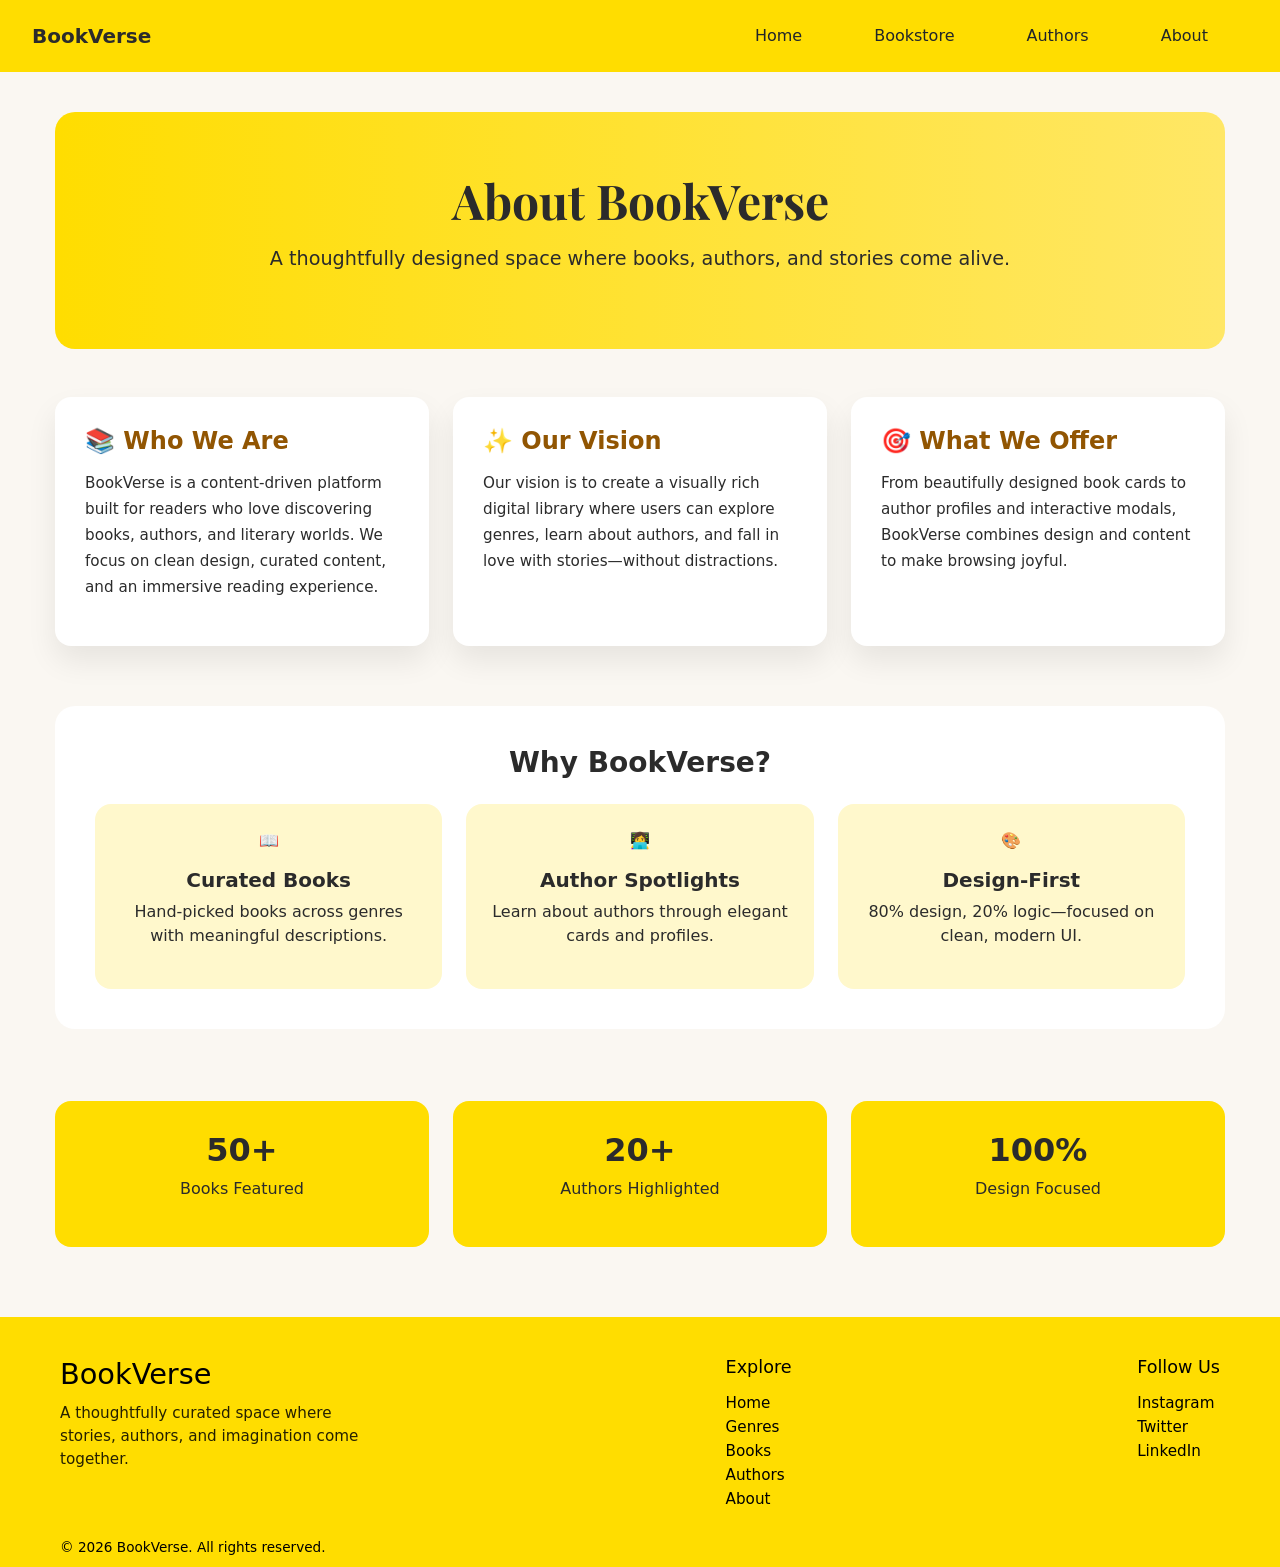
==== about.html @ ca85bc45 "added about and footer" ====
<!DOCTYPE html>
<html lang="en">
<head>
  <meta charset="UTF-8">
  <title>About</title>
  <meta name="viewport" content="width=device-width, initial-scale=1">
  <link rel="stylesheet" href="CSS/style.css">
  <!-- Bootstrap -->
  <link href="https://cdn.jsdelivr.net/npm/bootstrap@5.3.2/dist/css/bootstrap.min.css" rel="stylesheet">

  <!-- Google Font -->
  <link href="https://fonts.googleapis.com/css2?family=Playfair+Display:wght@500;700&display=swap" rel="stylesheet">

  <!-- Custom CSS -->
  <style>

    :root {
      --primary-color: #ffdd00;
      --secondary-color: #915502;
      --bg-color: #FAF7F2;
      --text-dark: #2B2B2B;
    }

    body {
      background-color: var(--bg-color);
      color: var(--text-dark);
      overflow-x: hidden;
    }

    /* =============================
       MAIN CONTAINER
    ============================== */
    .about-container {
      max-width: 1200px;
      margin: auto;
      padding: 40px 15px;
    }

    /* =============================
       HERO SECTION
    ============================== */
    .about-hero {
      background: linear-gradient(to right, #ffdd00, #ffe766);
      border-radius: 20px;
      padding: 60px 40px;
      text-align: center;
      animation: fadeDown 1s ease;
    }

    .about-hero h1 {
      font-family: 'Playfair Display', serif;
      font-size: 3rem;
      font-weight: 700;
    }

    .about-hero p {
      font-size: 1.2rem;
      margin-top: 15px;
    }

    /* =============================
       INFO BOXES
    ============================== */
    .info-box {
      background: white;
      border-radius: 16px;
      padding: 30px;
      height: 100%;
      box-shadow: 0 15px 30px rgba(0,0,0,0.08);
      transition: 0.4s ease;
      animation: fadeUp 1s ease;
    }

    .info-box:hover {
      transform: translateY(-10px);
      box-shadow: 0 25px 40px rgba(0,0,0,0.15);
    }

    .info-box h4 {
      color: var(--secondary-color);
      font-weight: 700;
      margin-bottom: 15px;
    }

    .info-box p {
      font-size: 0.95rem;
      line-height: 1.7;
    }

    /* =============================
       FEATURE SECTION
    ============================== */
    .feature-section {
      margin-top: 60px;
      padding: 40px;
      background: #fff;
      border-radius: 20px;
      animation: fadeUp 1.2s ease;
    }

    .feature-card {
      text-align: center;
      padding: 25px;
      border-radius: 16px;
      background: #fff8cc;
      transition: 0.4s ease;
      height: 100%;
    }

    .feature-card:hover {
      background: #f8fca5;
      transform: scale(1.05);
    }

    .feature-card h5 {
      margin-top: 15px;
      font-weight: 600;
    }

    /* =============================
       STATS
    ============================== */
    .stats-box {
      background: #ffdd00;
      border-radius: 16px;
      padding: 30px;
      text-align: center;
      animation: fadeUp 1.4s ease;
    }

    .stats-box h2 {
      font-weight: 700;
    }

    /* =============================
       ANIMATIONS
    ============================== */
    @keyframes fadeUp {
      from {
        opacity: 0;
        transform: translateY(30px);
      }
      to {
        opacity: 1;
        transform: translateY(0);
      }
    }

    @keyframes fadeDown {
      from {
        opacity: 0;
        transform: translateY(-30px);
      }
      to {
        opacity: 1;
        transform: translateY(0);
      }
    }

    /* =============================
       RESPONSIVE
    ============================== */
    @media (max-width: 768px) {
      .about-hero h1 {
        font-size: 2.2rem;
      }
      .about-hero p {
        font-size: 1rem;
      }
    }

  </style>
</head>

<body>
 <ul class="nav justify-content-end p-3 ">
        <li class="nav-item d-flex align-items-center me-auto">
      <!-- <img src="logo.png" width="40" height="40" class="me-2"> -->
      <span class=" fw-bold fs-5 logo ms-3">BookVerse</span>
    </li>
  <li class="nav-item ">
    <a class="nav-link active text-dark" aria-current="page" href="index.html">Home</a>
  </li>
  <li class="nav-item ">
    <a class="nav-link text-dark" href="Bookstore.html">Bookstore</a>
  </li>
  <li class="nav-item">
    <a class="nav-link text-dark" href="authors.html">Authors</a>
  </li>
  <li class="nav-item">
    <a class="nav-link text-dark" href="about.html">About</a>
  </li>
</ul>
  <div class="about-container">

    <!-- HERO -->
    <div class="about-hero mb-5">
      <h1>About BookVerse</h1>
      <p>A thoughtfully designed space where books, authors, and stories come alive.</p>
    </div>

    <!-- INFO SECTION -->
    <div class="row g-4 mb-5">
      <div class="col-md-4">
        <div class="info-box">
          <h4>📚 Who We Are</h4>
          <p>
            BookVerse is a content-driven platform built for readers who love discovering books, authors,
            and literary worlds. We focus on clean design, curated content, and an immersive reading experience.
          </p>
        </div>
      </div>

      <div class="col-md-4">
        <div class="info-box">
          <h4>✨ Our Vision</h4>
          <p>
            Our vision is to create a visually rich digital library where users can explore genres,
            learn about authors, and fall in love with stories—without distractions.
          </p>
        </div>
      </div>

      <div class="col-md-4">
        <div class="info-box">
          <h4>🎯 What We Offer</h4>
          <p>
            From beautifully designed book cards to author profiles and interactive modals,
            BookVerse combines design and content to make browsing joyful.
          </p>
        </div>
      </div>
    </div>

    <!-- FEATURES -->
    <div class="feature-section">
      <h3 class="text-center mb-4 fw-bold">Why BookVerse?</h3>

      <div class="row g-4">
        <div class="col-md-4">
          <div class="feature-card">
            📖
            <h5>Curated Books</h5>
            <p>Hand-picked books across genres with meaningful descriptions.</p>
          </div>
        </div>

        <div class="col-md-4">
          <div class="feature-card">
            👩‍💻
            <h5>Author Spotlights</h5>
            <p>Learn about authors through elegant cards and profiles.</p>
          </div>
        </div>

        <div class="col-md-4">
          <div class="feature-card">
            🎨
            <h5>Design-First</h5>
            <p>80% design, 20% logic—focused on clean, modern UI.</p>
          </div>
        </div>
      </div>
    </div>

    <!-- STATS -->
    <div class="row mt-5 g-4">
      <div class="col-md-4">
        <div class="stats-box">
          <h2>50+</h2>
          <p>Books Featured</p>
        </div>
      </div>

      <div class="col-md-4">
        <div class="stats-box">
          <h2>20+</h2>
          <p>Authors Highlighted</p>
        </div>
      </div>

      <div class="col-md-4">
        <div class="stats-box">
          <h2>100%</h2>
          <p>Design Focused</p>
        </div>
      </div>
    </div>

  </div>
 <footer class="foot">
  <div class="footer-content">
    
    <div class="footer-brand">
      <h3>BookVerse</h3>
      <p>A thoughtfully curated space where stories, authors, and imagination come together.</p>
    </div>
    <div class="footer-links">
      <h5>Explore</h5>
      <ul>
        <li><a href="#">Home</a></li>
        <li><a href="#">Genres</a></li>
        <li><a href="#">Books</a></li>
        <li><a href="#">Authors</a></li>
        <li><a href="#">About</a></li>
      </ul>
    </div>

    <div class="footer-social">
      <h5>Follow Us</h5>
      <ul>
        <li><a href="#">Instagram</a></li>
        <li><a href="#">Twitter</a></li>
        <li><a href="#">LinkedIn</a></li>
      </ul>
    </div>

  </div>
  <div class="footer-bottom">
    © 2026 BookVerse. All rights reserved.
  </div>
</footer>
</body>
</html>
---- CSS/style.css ----
:root{
    --primary-color: #ffdd00;
    --secondary-color: #915502;
    --accent-color: #FCF9BE;
    --bg-color: #FAF7F2;
    --text-dark: #2B2B2B;
    --text-light: #FFFFFF;
}
body {
    background-color: var(--bg-color);
    color: var(--text-dark);
    font-family: Arial, Helvetica, sans-serif;
}
.nav {
    background-color: var(--primary-color) !important;
}

.navbar-brand,
.nav-link {
    color: var(--text-dark) !important;
}

.nav-link:hover {
    color: var(--secondary-color) !important;
}
body {
  background-color: #f8f9fa;
}


.genre-section {
  min-height: 350px;
  padding: 50px;
  margin-bottom: 20px;
  border-radius: 10px;


  background: linear-gradient(to right, #ccefff, #eaf8ff);
  transition: background 0.6s ease;
}


.genre-list ul {
  list-style: none;
  padding-left: 0;
}

.genre-list li {
  font-size: 2.5rem;
  font-weight: 600;
  color: rgba(0, 0, 0, 0.25);
  cursor: pointer;
  margin-bottom: 15px;
  transition: 0.3s;
}

.genre-list li:hover {
  color: #000;
}

.book-card {
  background: white;
  padding: 20px;
  border-radius: 16px;
  box-shadow: 0 8px 20px rgba(0,0,0,0.08);
  margin-bottom: 20px;
  text-align: center;
}

.book-card h5 {
  font-size: 1.1rem;
  margin-bottom: 5px;
}

.book-card p {
  color: #777;
  font-size: 0.9rem;
}

.hero-section {
  min-height: 120px;
  display: flex;
  align-items: center;
  padding: 40px 60px;
  margin-top: 30px;
  margin-bottom: 10px;

  background:
    linear-gradient(
      to right,
      rgba(255, 255, 255, 0) 0%,
      #ae8682 45%,
      #9d5353 100%
    ),
    url("/Images/pexels-ellusionist-19015217.jpg");

  background-size: cover;
  background-position: left center;
  border-radius: 16px;
}

.hero-content {
  margin-left: auto;
  max-width: 500px;
  font-family:'Playfair Display', serif;
  font-style: italic;
}
.foot{
    width:auto;
    height:250px;
    background-color: #ffdd00;
    margin-top: 30px;
    padding: 40px 60px 20px;
  color: #000000;
}


.footer-content {
  display: flex;
  justify-content: space-between;
  align-items: flex-start;
  gap: 40px;
}

.footer-brand h3 {
  font-size: 1.8rem;
  margin-bottom: 10px;
}

.footer-brand p {
  font-size: 0.95rem;
  max-width: 320px;
  opacity: 0.85;
}

.footer-links h5,
.footer-social h5 {
  font-size: 1.1rem;
  margin-bottom: 12px;
}

.footer-links ul,
.footer-social ul {
  list-style: none;
  padding: 0;
}


.footer-links a,
.footer-social a {
  text-decoration: none;
  color: #000000;
  font-size: 0.95rem;
  transition: 0.3s;
}

.footer-links a:hover,
.footer-social a:hover {
  color: #545454;
}

.footer-bottom {
  font-size: 0.85rem;
  color:#000;
  margin-top: 10px;
}


/* Dropdown styling */
.dropdown-menu {
  border-radius: 12px;
  padding: 10px 0;
  min-width: 180px;
}

.dropdown-item {
  padding: 10px 20px;
  font-weight: 500;
  transition: all 0.3s ease;
}
   .nav-item{
        margin-right: 40px
          }
.dropdown-item:hover {
  background-color: #f4f1ff;
  color: #ee4e2e;
  padding-left: 25px;
}

/* Smooth dropdown animation */
.dropdown-menu {
  animation: fadeIn 0.3s ease-in-out;
}

@keyframes fadeIn {
  from {
    opacity: 0;
    transform: translateY(10px);
  }
  to {
    opacity: 1;
    transform: translateY(0);
  }
}
/* Wider & smooth modal */
.custom-modal {
  border-radius: 16px;
  animation: scaleFade 0.4s ease;
}

/* Modal animation */
@keyframes scaleFade {
  from {
    transform: scale(0.95);
    opacity: 0;
  }
  to {
    transform: scale(1);
    opacity: 1;
  }
}

/* Description */
.book-desc {
  font-size: 0.95rem;
  line-height: 1.6;
}

/* Keywords badges */
.keywords .badge {
  background-color: #f1f1f1;
  color: #333;
  padding: 8px 14px;
  margin: 4px 6px 4px 0;
  font-size: 0.8rem;
}

/* Product details box */
.product-box {
  border: 1px solid #ddd;
  border-radius: 12px;
  padding: 10px;
  margin-top:40px;
}

/* Table text */
.product-box td:first-child {
  color: #777;
}

/* Remove modal body scroll */
/* .modal-body {
  overflow: hidden;
} */
.author-name {
  color: #222;
  font-weight: 500;
  text-decoration: none;
  cursor: pointer;
}

.author-name:hover {
  color: #ffb703;
  text-decoration: underline;
}

/* Tooltip styling */
.custom-tooltip {
  --bs-tooltip-bg: #ff6363;
  --bs-tooltip-color: #fff;
  --bs-tooltip-font-size: 0.75rem;
  --bs-tooltip-padding-x: 10px;
  --bs-tooltip-padding-y: 6px;
  border-radius: 8px;
}
.author-link {
  color: #6f42c1;
  text-decoration: none;
  font-weight: 500;
}
/* .custom-tooltip {
  --bs-tooltip-bg: #6f42c1;
  --bs-tooltip-color: #fff;
  font-size: 0.85rem;
} */

.author-link:hover {
  text-decoration: underline;
}

.section{
             display: grid;
  grid-template-columns: repeat(auto-fill, minmax(220px, 1fr));
  gap: 25px;
  margin-top: 40px;
        }
 
.book-card{
  background: #fff;
  border-radius: 12px;
  border: 1px solid #e0e0e0;
  display: flex;
  flex-direction: column;
  height: 100%;
  transition: 0.3s ease;
}

/* ===== Card Image ===== */
.book-card img {
  width: 100%;
  height: 220px;
  object-fit: cover;
   border-top-left-radius: 12px;
  border-top-right-radius: 12px;
}

/* ===== Card Body ===== */
.book-card .card-body {
  padding: 10px;
  display: flex;
  flex-direction: column;
}

/* ===== Title & Text ===== */
.book-card .card-title {
  font-size: 0.95rem;
  font-weight: bold;
  margin-bottom: 4px;
}

.book-card .card-text {
  font-size: 0.85rem;
  margin-bottom: 6px;
}

/* ===== Rating Stars ===== */
.book-card .text-warning i {
  font-size: 0.8rem;
}

/* ===== Button Alignment ===== */
.book-card .btn {
  margin-top: auto;
  font-size: 0.85rem;
  padding: 6px 10px;
}

/* ===== Hover Effect (Optional but Nice) ===== */
.book-card:hover {
  transform: translateY(-5px);
  transition: 0.3s ease;
  box-shadow: 0 8px 20px rgba(0, 0, 0, 0.12);
}
/* Author Card */
.author-card {
  background: #fff1f1;
  border-radius: 18px;
  padding: 24px;
  display: flex;
  gap: 25px;
  align-items: flex-start;
  box-shadow: 0 40px 30px rgba(0,0,0,0.08);
  transition: all 0.4s ease;
}

.author-card:hover {
  transform: translateY(-8px) scale(1.01);
  box-shadow: 0 40px 50px rgba(0, 0, 0, 0.15);
}

/* Author Image */
.author-img img {
  width: 160px;
  height: 160px;
  object-fit: cover;
  border-radius: 50%;
  transition: all 0.4s ease;
  flex-shrink: 0;
}

.author-card:hover .author-img {
  transform: scale(1.08) rotate(1deg);
}
.author-content {
  flex: 1;
}
/* Text */
.author-card .card-text {
  font-size: 0.95rem;
  line-height: 1.6;
  color: #444;
}
.author-desc {
  margin-top: 12px;
  color: #444;
  font-size: 0.95rem;

  display: -webkit-box;
  -webkit-line-clamp: 3;   /* 👈 3 lines only */
  -webkit-box-orient: vertical;
  overflow: hidden;
  transition: all 0.4s ease;
}

/* VIEW MORE */
.view-more {
  display: inline-block;
  margin-top: 8px;
  color: #ff9800;
  cursor: pointer;
  font-weight: 500;
}

/* EXPANDED STATE */
.author-card.expanded .author-desc {
  -webkit-line-clamp: unset;
}

.author-card.expanded .author-img img {
  width: 190px;
  height: 190px;
}
.scrollspy-box {
  height: 220px;
  overflow-y: auto;
  position: relative;
  padding-right: 10px;
  background-color:rgb(234, 248, 254)
}
.spy-section {
  min-height: 80px;
  margin-bottom: 20px;
}
/* =========================
   RESPONSIVE FIXES
   ========================= */

/* ---------- TABLETS (≤ 992px) ---------- */
@media (max-width: 992px) {

  /* Navbar spacing */
  .nav-item {
    margin-right: 15px;
  }

  /* Hero section */
  .hero-section {
    padding: 30px 30px;
    background-position: center;
  }

  .hero-content {
    max-width: 100%;
    margin-left: 0;
    text-align: center;
  }

  /* Genre section */
  .genre-section {
    padding: 30px;
  }

  .genre-list li {
    font-size: 2rem;
  }

  /* Book cards grid */
  .section {
    grid-template-columns: repeat(auto-fill, minmax(200px, 1fr));
  }

  /* Author card */
  .author-card {
    flex-direction: column;
    align-items: center;
    text-align: center;
  }

  .author-img img {
    width: 140px;
    height: 140px;
  }

  .author-card.expanded .author-img img {
    width: 160px;
    height: 160px;
  }

  .author-content {
    width: 100%;
  }

  /* Modal */
  .modal-dialog {
    max-width: 90%;
  }

  .product-box {
    margin-top: 20px;
  }

  /* Footer */
  .footer-content {
    flex-direction: column;
    gap: 25px;
  }

  .foot {
    height: auto;
    padding: 30px;
  }
}


/* ---------- MOBILE PHONES (≤ 576px) ---------- */
@media (max-width: 576px) {

  body {
    font-size: 14px;
  }

  /* Navbar */
  .navbar-brand {
    font-size: 1.2rem;
  }

  /* Hero */
  .hero-section {
    padding: 25px 20px;
    min-height: auto;
  }

  .hero-content {
    font-size: 0.9rem;
  }

  /* Genre section */
  .genre-section {
    padding: 20px;
  }

  .genre-list li {
    font-size: 1.6rem;
  }

  /* Book cards */
  .section {
    grid-template-columns: 1fr; /* One card per row */
  }

  .book-card img {
    height: 180px;
  }

  .book-card {
    padding: 15px;
  }

  /* Author cards */
  .author-card {
    padding: 18px;
    gap: 15px;
  }

  .author-img img {
    width: 120px;
    height: 120px;
  }

  .author-card.expanded .author-img img {
    width: 140px;
    height: 140px;
  }

  .author-desc {
    font-size: 0.9rem;
  }

  /* Modal */
  .modal-dialog {
    max-width: 95%;
    margin: 10px auto;
  }

  .modal-body {
    padding: 15px;
  }

  .book-desc {
    font-size: 0.9rem;
  }

  /* Scrollspy content box */
  .scrollspy-box {
    height: 180px;
  }

  /* Footer */
  .footer-brand p {
    max-width: 100%;
  }

  .footer-bottom {
    text-align: center;
  }
}
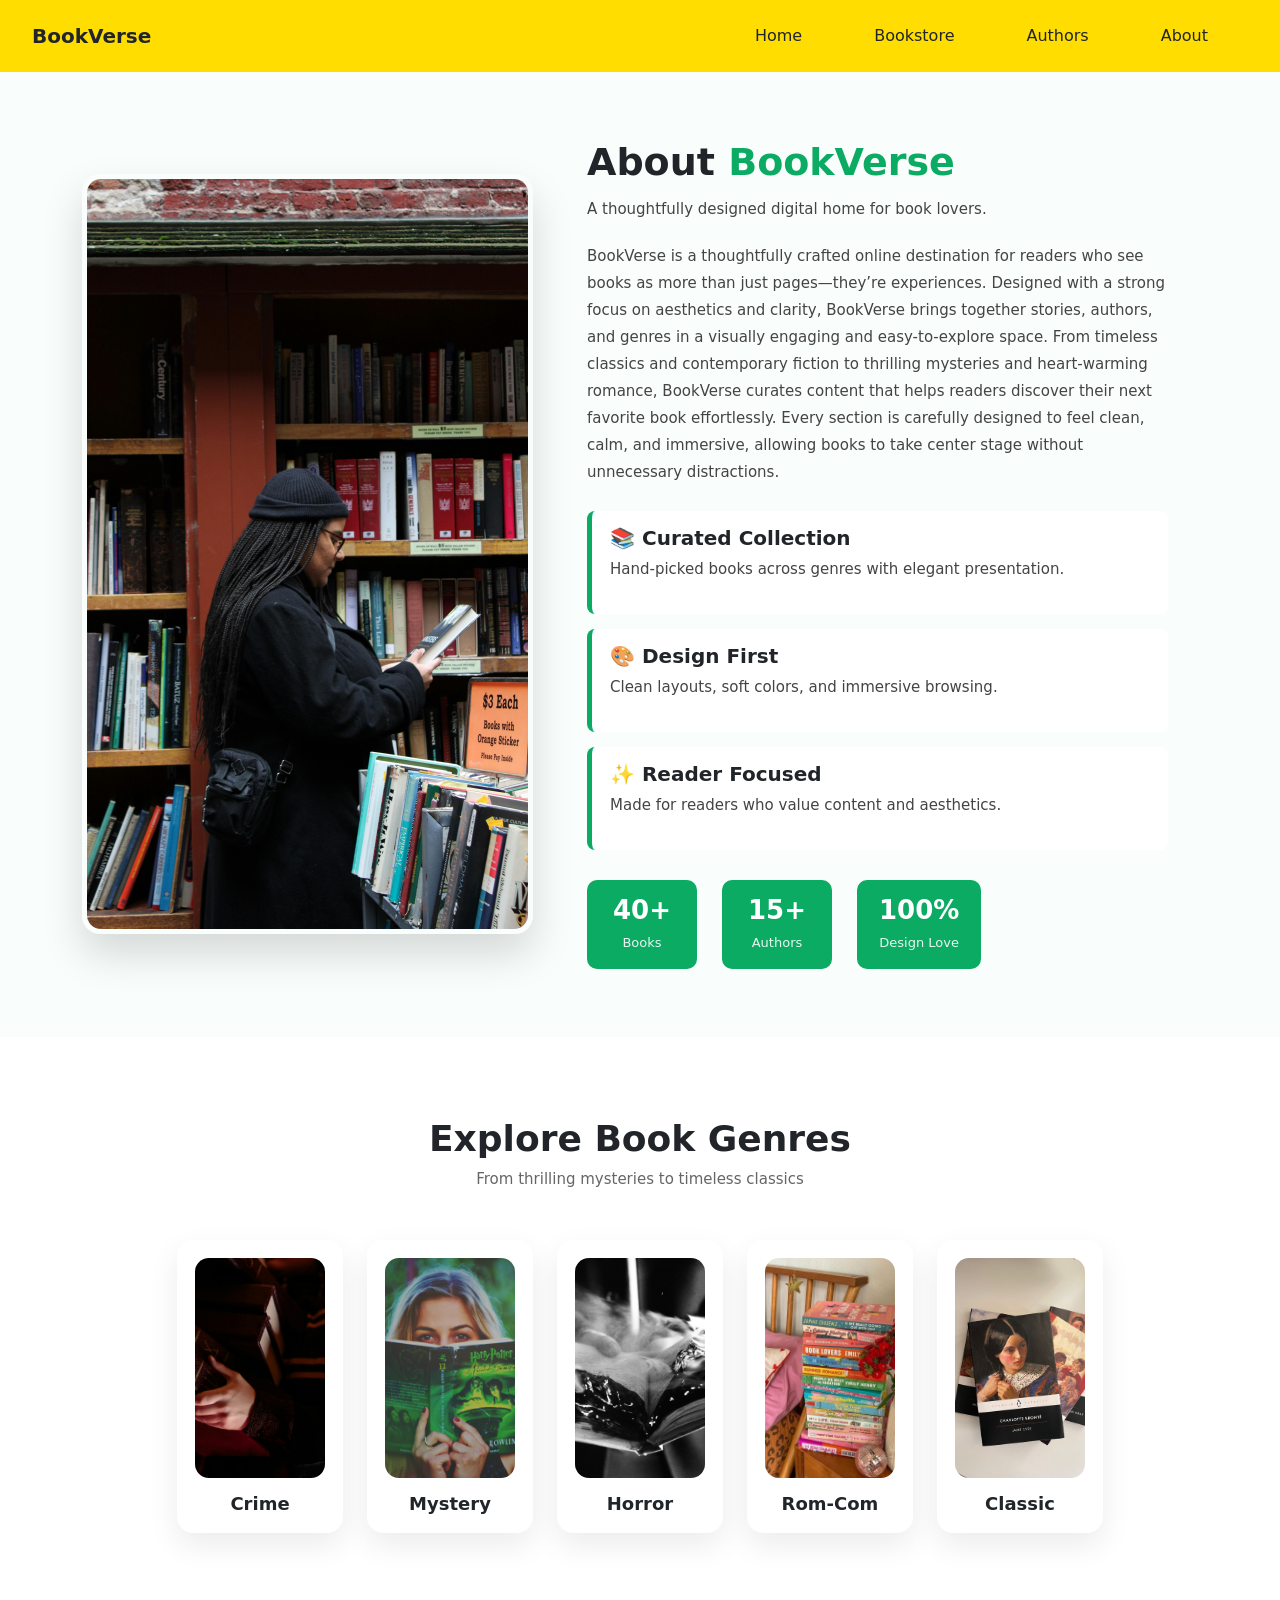
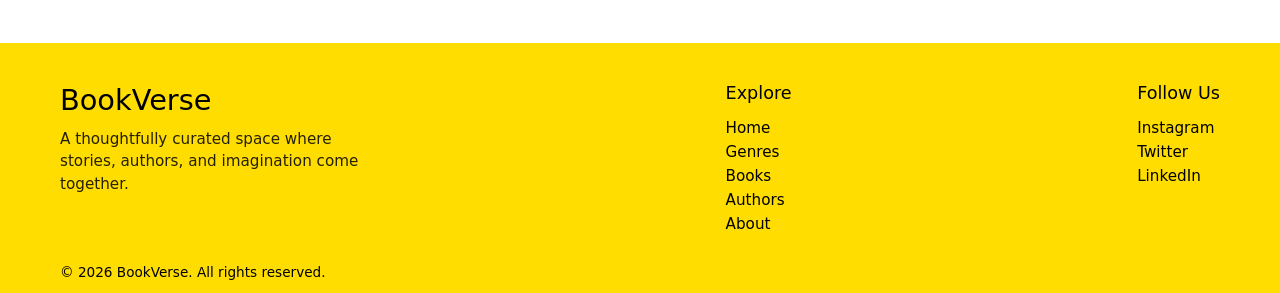
==== commit a312509c: "updated about page" ====
--- a/about.html
+++ b/about.html
@@ -14,160 +14,247 @@
   <!-- Custom CSS -->
   <style>
 
-    :root {
-      --primary-color: #ffdd00;
-      --secondary-color: #915502;
-      --bg-color: #FAF7F2;
-      --text-dark: #2B2B2B;
-    }
-
-    body {
-      background-color: var(--bg-color);
-      color: var(--text-dark);
-      overflow-x: hidden;
-    }
-
-    /* =============================
-       MAIN CONTAINER
-    ============================== */
-    .about-container {
-      max-width: 1200px;
-      margin: auto;
-      padding: 40px 15px;
-    }
-
-    /* =============================
-       HERO SECTION
-    ============================== */
-    .about-hero {
-      background: linear-gradient(to right, #ffdd00, #ffe766);
-      border-radius: 20px;
-      padding: 60px 40px;
-      text-align: center;
-      animation: fadeDown 1s ease;
-    }
-
-    .about-hero h1 {
-      font-family: 'Playfair Display', serif;
-      font-size: 3rem;
-      font-weight: 700;
-    }
-
-    .about-hero p {
-      font-size: 1.2rem;
-      margin-top: 15px;
-    }
-
-    /* =============================
-       INFO BOXES
-    ============================== */
-    .info-box {
-      background: white;
-      border-radius: 16px;
-      padding: 30px;
-      height: 100%;
-      box-shadow: 0 15px 30px rgba(0,0,0,0.08);
-      transition: 0.4s ease;
-      animation: fadeUp 1s ease;
-    }
-
-    .info-box:hover {
-      transform: translateY(-10px);
-      box-shadow: 0 25px 40px rgba(0,0,0,0.15);
-    }
-
-    .info-box h4 {
-      color: var(--secondary-color);
-      font-weight: 700;
-      margin-bottom: 15px;
-    }
-
-    .info-box p {
-      font-size: 0.95rem;
-      line-height: 1.7;
-    }
-
-    /* =============================
-       FEATURE SECTION
-    ============================== */
-    .feature-section {
-      margin-top: 60px;
-      padding: 40px;
-      background: #fff;
-      border-radius: 20px;
-      animation: fadeUp 1.2s ease;
-    }
-
-    .feature-card {
-      text-align: center;
-      padding: 25px;
-      border-radius: 16px;
-      background: #fff8cc;
-      transition: 0.4s ease;
-      height: 100%;
-    }
-
-    .feature-card:hover {
-      background: #f8fca5;
-      transform: scale(1.05);
-    }
-
-    .feature-card h5 {
-      margin-top: 15px;
-      font-weight: 600;
-    }
-
-    /* =============================
-       STATS
-    ============================== */
-    .stats-box {
-      background: #ffdd00;
-      border-radius: 16px;
-      padding: 30px;
-      text-align: center;
-      animation: fadeUp 1.4s ease;
-    }
-
-    .stats-box h2 {
-      font-weight: 700;
-    }
-
-    /* =============================
-       ANIMATIONS
-    ============================== */
-    @keyframes fadeUp {
-      from {
-        opacity: 0;
-        transform: translateY(30px);
-      }
-      to {
-        opacity: 1;
-        transform: translateY(0);
-      }
-    }
-
-    @keyframes fadeDown {
-      from {
-        opacity: 0;
-        transform: translateY(-30px);
-      }
-      to {
-        opacity: 1;
-        transform: translateY(0);
-      }
-    }
-
-    /* =============================
-       RESPONSIVE
-    ============================== */
-    @media (max-width: 768px) {
-      .about-hero h1 {
-        font-size: 2.2rem;
-      }
-      .about-hero p {
-        font-size: 1rem;
-      }
-    }
+   /* ABOUT MAIN */
+.about-main {
+  background: #f9fdfb;
+  overflow: hidden;
+}
+
+/* WRAPPER ANIMATION */
+.about-wrapper {
+  animation: fadeUp 1.2s ease-in-out;
+}
+
+/* LEFT GREEN IMAGE BOX */
+.about-image-box {
+  padding: 5px;
+  border-radius: 18px;
+  box-shadow: 0 20px 40px rgba(0, 0, 0, 0.15);
+  animation: slideLeft 1.2s ease;
+}
+
+.about-image-box img {
+  width: 100%;
+  border-radius: 14px;
+  object-fit: cover;
+  height: 750px;
+}
+
+/* RIGHT CONTENT */
+.about-content-box {
+  padding: 20px 30px;
+  animation: slideRight 1.2s ease;
+}
+
+.about-content-box h2 {
+  font-size: 38px;
+  font-weight: 800;
+  margin-bottom: 10px;
+}
+
+.about-content-box h2 span {
+  color: #0bab64;
+}
+
+.about-tagline {
+  font-size: 16px;
+  color: #555;
+  margin-bottom: 20px;
+}
+
+.about-content-box p {
+  font-size: 15px;
+  color: #444;
+  line-height: 1.8;
+}
+
+/* POINTS */
+.about-points {
+  margin-top: 25px;
+}
+
+.point-box {
+  background: #ffffff;
+  border-left: 5px solid #0bab64;
+  padding: 15px 18px;
+  margin-bottom: 15px;
+  border-radius: 8px;
+  transition: all 0.3s ease;
+}
+
+.point-box:hover {
+  transform: translateX(8px);
+  box-shadow: 0 8px 25px rgba(0, 0, 0, 0.1);
+}
+
+.point-box h5 {
+  margin-bottom: 6px;
+  font-weight: 700;
+}
+
+/* STATS */
+.about-stats {
+  display: flex;
+  gap: 25px;
+  margin-top: 30px;
+}
+
+.about-stats div {
+  background: #0bab64;
+  color: #fff;
+  padding: 15px 22px;
+  border-radius: 10px;
+  text-align: center;
+  min-width: 110px;
+  transition: transform 0.3s ease;
+}
+
+.about-stats div:hover {
+  transform: translateY(-6px);
+}
+
+.about-stats h4 {
+  font-size: 26px;
+  margin-bottom: 4px;
+  font-weight: 800;
+}
+
+.about-stats span {
+  font-size: 13px;
+  opacity: 0.9;
+}
+
+/* ANIMATIONS */
+@keyframes fadeUp {
+  from {
+    opacity: 0;
+    transform: translateY(40px);
+  }
+  to {
+    opacity: 1;
+    transform: translateY(0);
+  }
+}
+
+@keyframes slideLeft {
+  from {
+    opacity: 0;
+    transform: translateX(-60px);
+  }
+  to {
+    opacity: 1;
+    transform: translateX(0);
+  }
+}
+
+@keyframes slideRight {
+  from {
+    opacity: 0;
+    transform: translateX(60px);
+  }
+  to {
+    opacity: 1;
+    transform: translateX(0);
+  }
+}
+
+/* RESPONSIVE */
+@media (max-width: 768px) {
+  .about-content-box h2 {
+    font-size: 30px;
+  }
+
+  .about-stats {
+    flex-wrap: wrap;
+  }
+}
+/* GENRE SECTION */
+.genre-section {
+  padding: 80px 0;
+  background: #ffffff;
+  width:100%;
+}
+
+/* HEADING */
+.genre-heading {
+  text-align: center;
+  font-size: 36px;
+  font-weight: 800;
+  margin-bottom: 8px;
+}
+
+.genre-subtext {
+  text-align: center;
+  color: #666;
+  font-size: 15px;
+  margin-bottom: 50px;
+}
+
+/* CARD */
+.genre-card {
+  background: #fff;
+  border-radius: 16px;
+  padding: 18px;
+  text-align: center;
+  box-shadow: 0 12px 30px rgba(0, 0, 0, 0.08);
+  transition: all 0.35s ease;
+  animation: fadeUp 1s ease;
+  height: 100%;
+}
+
+.genre-card img {
+  width: 100%;
+  height: 220px;
+  object-fit: cover;
+  border-radius: 14px;
+  margin-bottom: 15px;
+}
+
+/* TEXT */
+.genre-card h5 {
+  font-size: 18px;
+  font-weight: 700;
+  margin: 0;
+}
+
+/* HOVER EFFECT */
+.genre-card:hover {
+  transform: translateY(-10px) scale(1.02);
+  box-shadow: 0 20px 45px rgba(0, 0, 0, 0.15);
+}
+
+/* ANIMATION */
+@keyframes fadeUp {
+  from {
+    opacity: 0;
+    transform: translateY(40px);
+  }
+  to {
+    opacity: 1;
+    transform: translateY(0);
+  }
+}
+
+/* RESPONSIVE */
+@media (max-width: 992px) {
+  .genre-heading {
+    font-size: 30px;
+  }
+
+  .genre-card img {
+    height: 200px;
+  }
+}
+
+@media (max-width: 576px) {
+  .genre-card img {
+    height: 180px;
+  }
+
+  .genre-heading {
+    font-size: 26px;
+  }
+}
 
   </style>
 </head>
@@ -191,103 +278,118 @@
     <a class="nav-link text-dark" href="about.html">About</a>
   </li>
 </ul>
-  <div class="about-container">
-
-    <!-- HERO -->
-    <div class="about-hero mb-5">
-      <h1>About BookVerse</h1>
-      <p>A thoughtfully designed space where books, authors, and stories come alive.</p>
+  <!-- ABOUT SECTION -->
+<section class="about-main container-fluid py-5">
+  <div class="container">
+    <div class="row align-items-center about-wrapper">
+
+      <!-- LEFT IMAGE BOX -->
+      <div class="col-lg-5 mb-4 mb-lg-0">
+        <div class="about-image-box">
+          <img src="Images/pexels-luana-scorsoni-2154631905-33448113.jpg" alt="About BookVerse">
+        </div>
+      </div>
+
+      <!-- RIGHT CONTENT -->
+      <div class="col-lg-7">
+        <div class="about-content-box">
+          <h2>About <span>BookVerse</span></h2>
+          <p class="about-tagline">
+            A thoughtfully designed digital home for book lovers.
+          </p>
+
+          <p>
+           BookVerse is a thoughtfully crafted online destination for readers who see books as more than just pages—they’re experiences. Designed with a strong focus on aesthetics and clarity, BookVerse brings together stories, authors, and genres in a visually engaging and easy-to-explore space.
+
+From timeless classics and contemporary fiction to thrilling mysteries and heart-warming romance, BookVerse curates content that helps readers discover their next favorite book effortlessly. Every section is carefully designed to feel clean, calm, and immersive, allowing books to take center stage without unnecessary distractions.
+          </p>
+
+          <div class="about-points">
+            <div class="point-box">
+              <h5>📚 Curated Collection</h5>
+              <p>Hand-picked books across genres with elegant presentation.</p>
+            </div>
+
+            <div class="point-box">
+              <h5>🎨 Design First</h5>
+              <p>Clean layouts, soft colors, and immersive browsing.</p>
+            </div>
+
+            <div class="point-box">
+              <h5>✨ Reader Focused</h5>
+              <p>Made for readers who value content and aesthetics.</p>
+            </div>
+          </div>
+
+          <div class="about-stats">
+            <div>
+              <h4>40+</h4>
+              <span>Books</span>
+            </div>
+            <div>
+              <h4>15+</h4>
+              <span>Authors</span>
+            </div>
+            <div>
+              <h4>100%</h4>
+              <span>Design Love</span>
+            </div>
+          </div>
+
+        </div>
+      </div>
+
     </div>
-
-    <!-- INFO SECTION -->
-    <div class="row g-4 mb-5">
-      <div class="col-md-4">
-        <div class="info-box">
-          <h4>📚 Who We Are</h4>
-          <p>
-            BookVerse is a content-driven platform built for readers who love discovering books, authors,
-            and literary worlds. We focus on clean design, curated content, and an immersive reading experience.
-          </p>
-        </div>
-      </div>
-
-      <div class="col-md-4">
-        <div class="info-box">
-          <h4>✨ Our Vision</h4>
-          <p>
-            Our vision is to create a visually rich digital library where users can explore genres,
-            learn about authors, and fall in love with stories—without distractions.
-          </p>
-        </div>
-      </div>
-
-      <div class="col-md-4">
-        <div class="info-box">
-          <h4>🎯 What We Offer</h4>
-          <p>
-            From beautifully designed book cards to author profiles and interactive modals,
-            BookVerse combines design and content to make browsing joyful.
-          </p>
-        </div>
-      </div>
+  </div>
+  
+</section>
+<!-- BOOK GENRES SECTION -->
+<section class="genre-section">
+  <div class="container">
+    <h2 class="genre-heading">Explore Book Genres</h2>
+    <p class="genre-subtext">From thrilling mysteries to timeless classics</p>
+
+    <div class="row g-4 justify-content-center">
+
+      <div class="col-lg-2 col-md-4 col-sm-6">
+        <div class="genre-card">
+          <img src="Images/crime.jpg" alt="Crime Books">
+          <h5>Crime</h5>
+        </div>
+      </div>
+
+      <div class="col-lg-2 col-md-4 col-sm-6">
+        <div class="genre-card">
+          <img src="Images/pexels-didsss-1314584.jpg" alt="Mystery Books">
+          <h5>Mystery</h5>
+        </div>
+      </div>
+
+      <div class="col-lg-2 col-md-4 col-sm-6">
+        <div class="genre-card">
+          <img src="Images/pexels-anastasia-latunova-66354443-8894652.jpg" alt="Horror Books">
+          <h5>Horror</h5>
+        </div>
+      </div>
+
+      <div class="col-lg-2 col-md-4 col-sm-6">
+        <div class="genre-card">
+          <img src="Images/romcom.jpg" alt="RomCom Books">
+          <h5>Rom-Com</h5>
+        </div>
+      </div>
+
+      <div class="col-lg-2 col-md-4 col-sm-6">
+        <div class="genre-card">
+          <img src="Images/classic.jpg" alt="Classic Books">
+          <h5>Classic</h5>
+        </div>
+      </div>
+
     </div>
-
-    <!-- FEATURES -->
-    <div class="feature-section">
-      <h3 class="text-center mb-4 fw-bold">Why BookVerse?</h3>
-
-      <div class="row g-4">
-        <div class="col-md-4">
-          <div class="feature-card">
-            📖
-            <h5>Curated Books</h5>
-            <p>Hand-picked books across genres with meaningful descriptions.</p>
-          </div>
-        </div>
-
-        <div class="col-md-4">
-          <div class="feature-card">
-            👩‍💻
-            <h5>Author Spotlights</h5>
-            <p>Learn about authors through elegant cards and profiles.</p>
-          </div>
-        </div>
-
-        <div class="col-md-4">
-          <div class="feature-card">
-            🎨
-            <h5>Design-First</h5>
-            <p>80% design, 20% logic—focused on clean, modern UI.</p>
-          </div>
-        </div>
-      </div>
-    </div>
-
-    <!-- STATS -->
-    <div class="row mt-5 g-4">
-      <div class="col-md-4">
-        <div class="stats-box">
-          <h2>50+</h2>
-          <p>Books Featured</p>
-        </div>
-      </div>
-
-      <div class="col-md-4">
-        <div class="stats-box">
-          <h2>20+</h2>
-          <p>Authors Highlighted</p>
-        </div>
-      </div>
-
-      <div class="col-md-4">
-        <div class="stats-box">
-          <h2>100%</h2>
-          <p>Design Focused</p>
-        </div>
-      </div>
-    </div>
-
   </div>
+</section>
+
  <footer class="foot">
   <div class="footer-content">
     
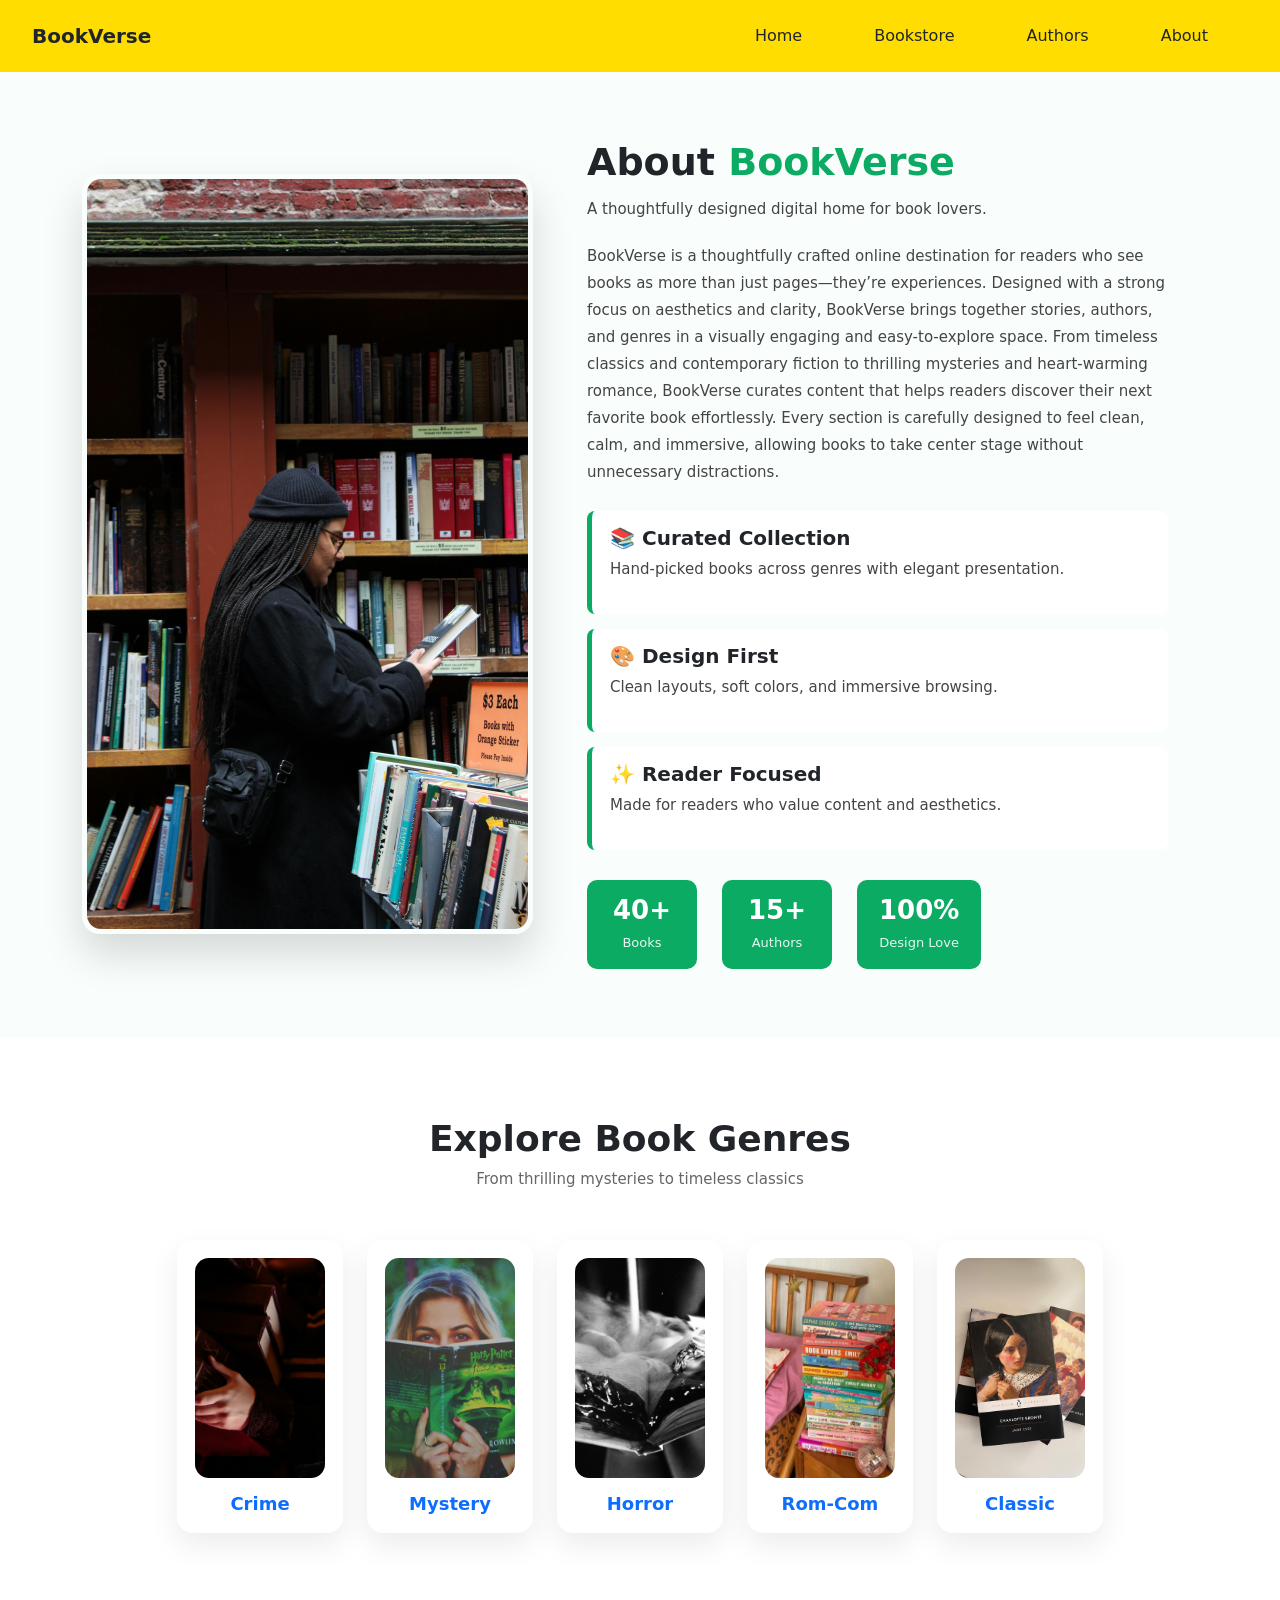
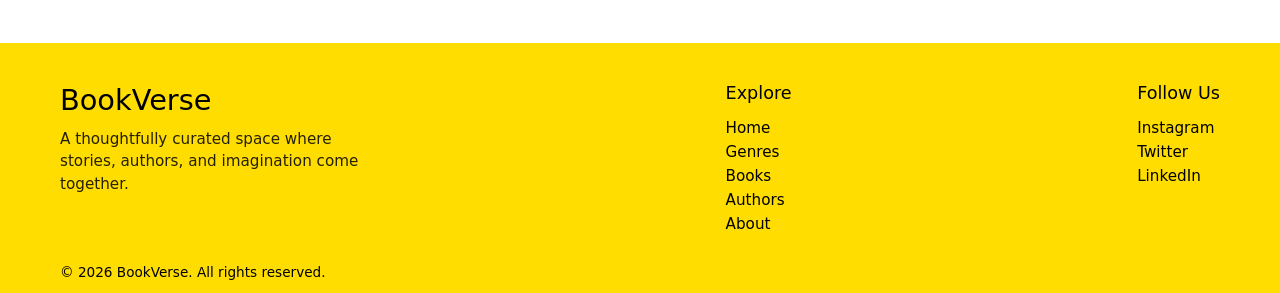
==== commit ec0e800d: "added loginpage" ====
--- a/about.html
+++ b/about.html
@@ -209,7 +209,9 @@
   border-radius: 14px;
   margin-bottom: 15px;
 }
-
+.genre-btn{
+  text-decoration: none;
+}
 /* TEXT */
 .genre-card h5 {
   font-size: 18px;
@@ -352,39 +354,50 @@
     <div class="row g-4 justify-content-center">
 
       <div class="col-lg-2 col-md-4 col-sm-6">
-        <div class="genre-card">
-          <img src="Images/crime.jpg" alt="Crime Books">
-          <h5>Crime</h5>
-        </div>
-      </div>
-
-      <div class="col-lg-2 col-md-4 col-sm-6">
-        <div class="genre-card">
-          <img src="Images/pexels-didsss-1314584.jpg" alt="Mystery Books">
-          <h5>Mystery</h5>
-        </div>
-      </div>
-
-      <div class="col-lg-2 col-md-4 col-sm-6">
-        <div class="genre-card">
-          <img src="Images/pexels-anastasia-latunova-66354443-8894652.jpg" alt="Horror Books">
-          <h5>Horror</h5>
-        </div>
-      </div>
-
-      <div class="col-lg-2 col-md-4 col-sm-6">
-        <div class="genre-card">
-          <img src="Images/romcom.jpg" alt="RomCom Books">
-          <h5>Rom-Com</h5>
-        </div>
-      </div>
-
-      <div class="col-lg-2 col-md-4 col-sm-6">
-        <div class="genre-card">
-          <img src="Images/classic.jpg" alt="Classic Books">
-          <h5>Classic</h5>
-        </div>
-      </div>
+  <a href="crime.html" class="genre-btn">
+    <div class="genre-card">
+      <img src="Images/crime.jpg" alt="Crime Books">
+      <h5>Crime</h5>
+    </div>
+  </a>
+</div>
+
+<div class="col-lg-2 col-md-4 col-sm-6">
+  <a href="Mystery.html" class="genre-btn">
+    <div class="genre-card">
+      <img src="Images/pexels-didsss-1314584.jpg" alt="Mystery Books">
+      <h5>Mystery</h5>
+    </div>
+  </a>
+</div>
+
+<div class="col-lg-2 col-md-4 col-sm-6">
+  <a href="Horror.html" class="genre-btn">
+    <div class="genre-card">
+      <img src="Images/pexels-anastasia-latunova-66354443-8894652.jpg" alt="Horror Books">
+      <h5>Horror</h5>
+    </div>
+  </a>
+</div>
+
+<div class="col-lg-2 col-md-4 col-sm-6">
+  <a href="Romcom.html" class="genre-btn">
+    <div class="genre-card">
+      <img src="Images/romcom.jpg" alt="RomCom Books">
+      <h5>Rom-Com</h5>
+    </div>
+  </a>
+</div>
+
+<div class="col-lg-2 col-md-4 col-sm-6">
+  <a href="Classic.html" class="genre-btn">
+    <div class="genre-card">
+      <img src="Images/classic.jpg" alt="Classic Books">
+      <h5>Classic</h5>
+    </div>
+  </a>
+</div>
+
 
     </div>
   </div>
--- a/CSS/style.css
+++ b/CSS/style.css
@@ -92,7 +92,7 @@
       #ae8682 45%,
       #9d5353 100%
     ),
-    url("/Images/pexels-ellusionist-19015217.jpg");
+    url("../Images/pexels-ellusionist-19015217.jpg");
 
   background-size: cover;
   background-position: left center;
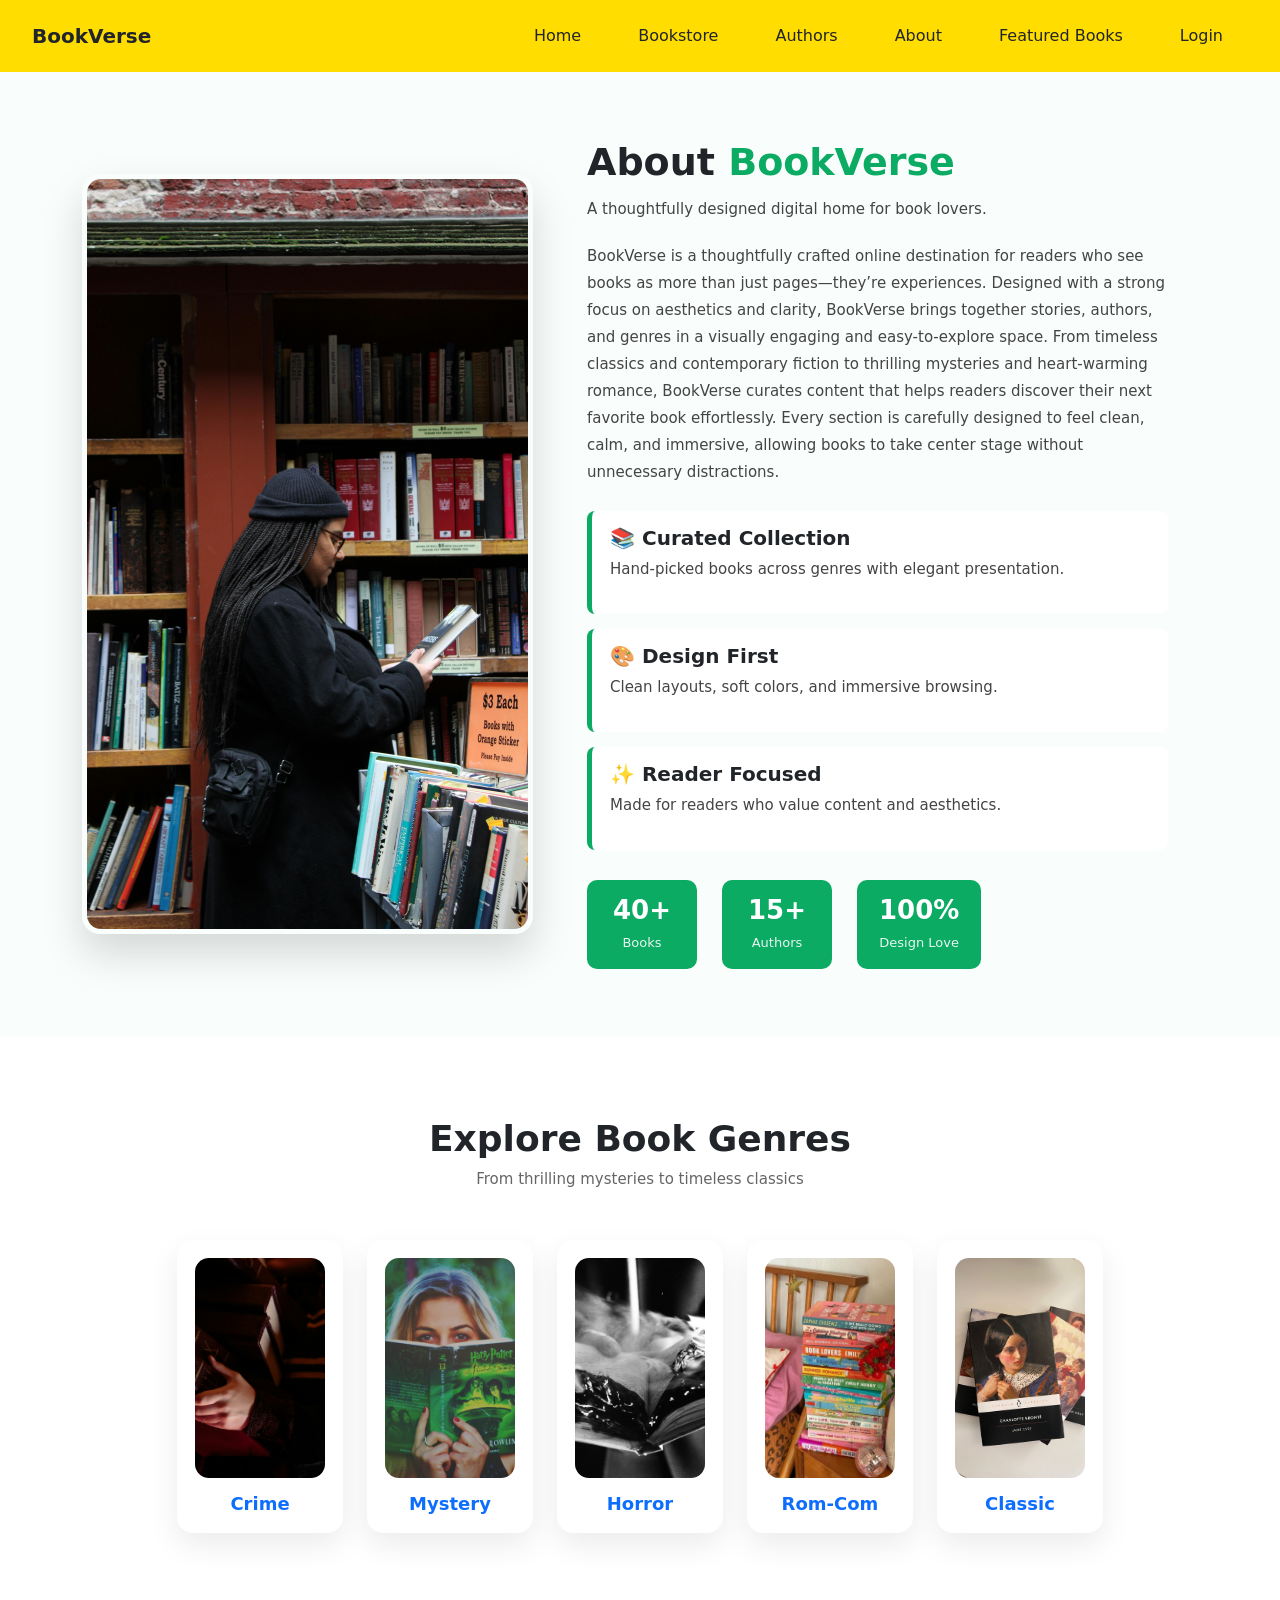
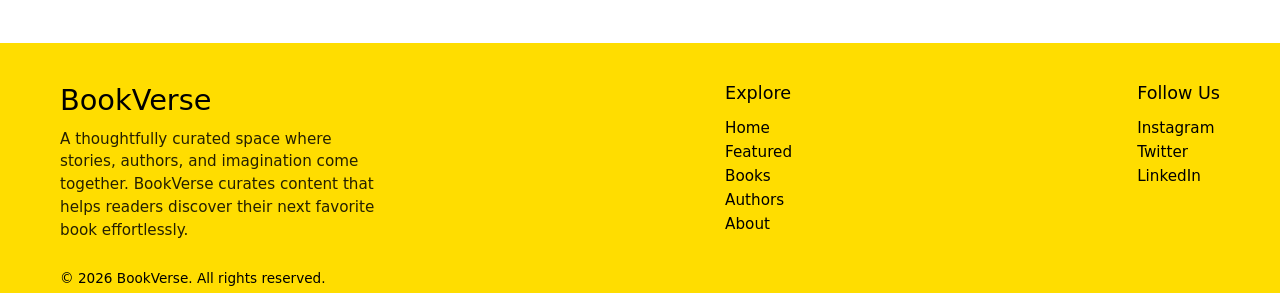
==== commit c7486329: "header footer working" ====
--- a/about.html
+++ b/about.html
@@ -279,6 +279,12 @@
   <li class="nav-item">
     <a class="nav-link text-dark" href="about.html">About</a>
   </li>
+  <li class="nav-item">
+    <a class="nav-link text-dark" href="Featured.html">Featured Books</a>
+  </li>
+  <li class="nav-item">
+    <a class="nav-link text-dark" href="login.html">Login</a>
+  </li>
 </ul>
   <!-- ABOUT SECTION -->
 <section class="about-main container-fluid py-5">
@@ -408,16 +414,16 @@
     
     <div class="footer-brand">
       <h3>BookVerse</h3>
-      <p>A thoughtfully curated space where stories, authors, and imagination come together.</p>
+      <p>A thoughtfully curated space where stories, authors, and imagination come together. BookVerse curates content that helps readers discover their next favorite book effortlessly.</p>
     </div>
     <div class="footer-links">
       <h5>Explore</h5>
       <ul>
-        <li><a href="#">Home</a></li>
-        <li><a href="#">Genres</a></li>
-        <li><a href="#">Books</a></li>
-        <li><a href="#">Authors</a></li>
-        <li><a href="#">About</a></li>
+        <li><a href="index.html">Home</a></li>
+        <li><a href="Featured.html">Featured</a></li>
+        <li><a href="Bookstore.html">Books</a></li>
+        <li><a href="authors.html">Authors</a></li>
+        <li><a href="about.html">About</a></li>
       </ul>
     </div>
 
--- a/CSS/style.css
+++ b/CSS/style.css
@@ -179,7 +179,7 @@
   transition: all 0.3s ease;
 }
    .nav-item{
-        margin-right: 40px
+        margin-right: 25px
           }
 .dropdown-item:hover {
   background-color: #f4f1ff;
